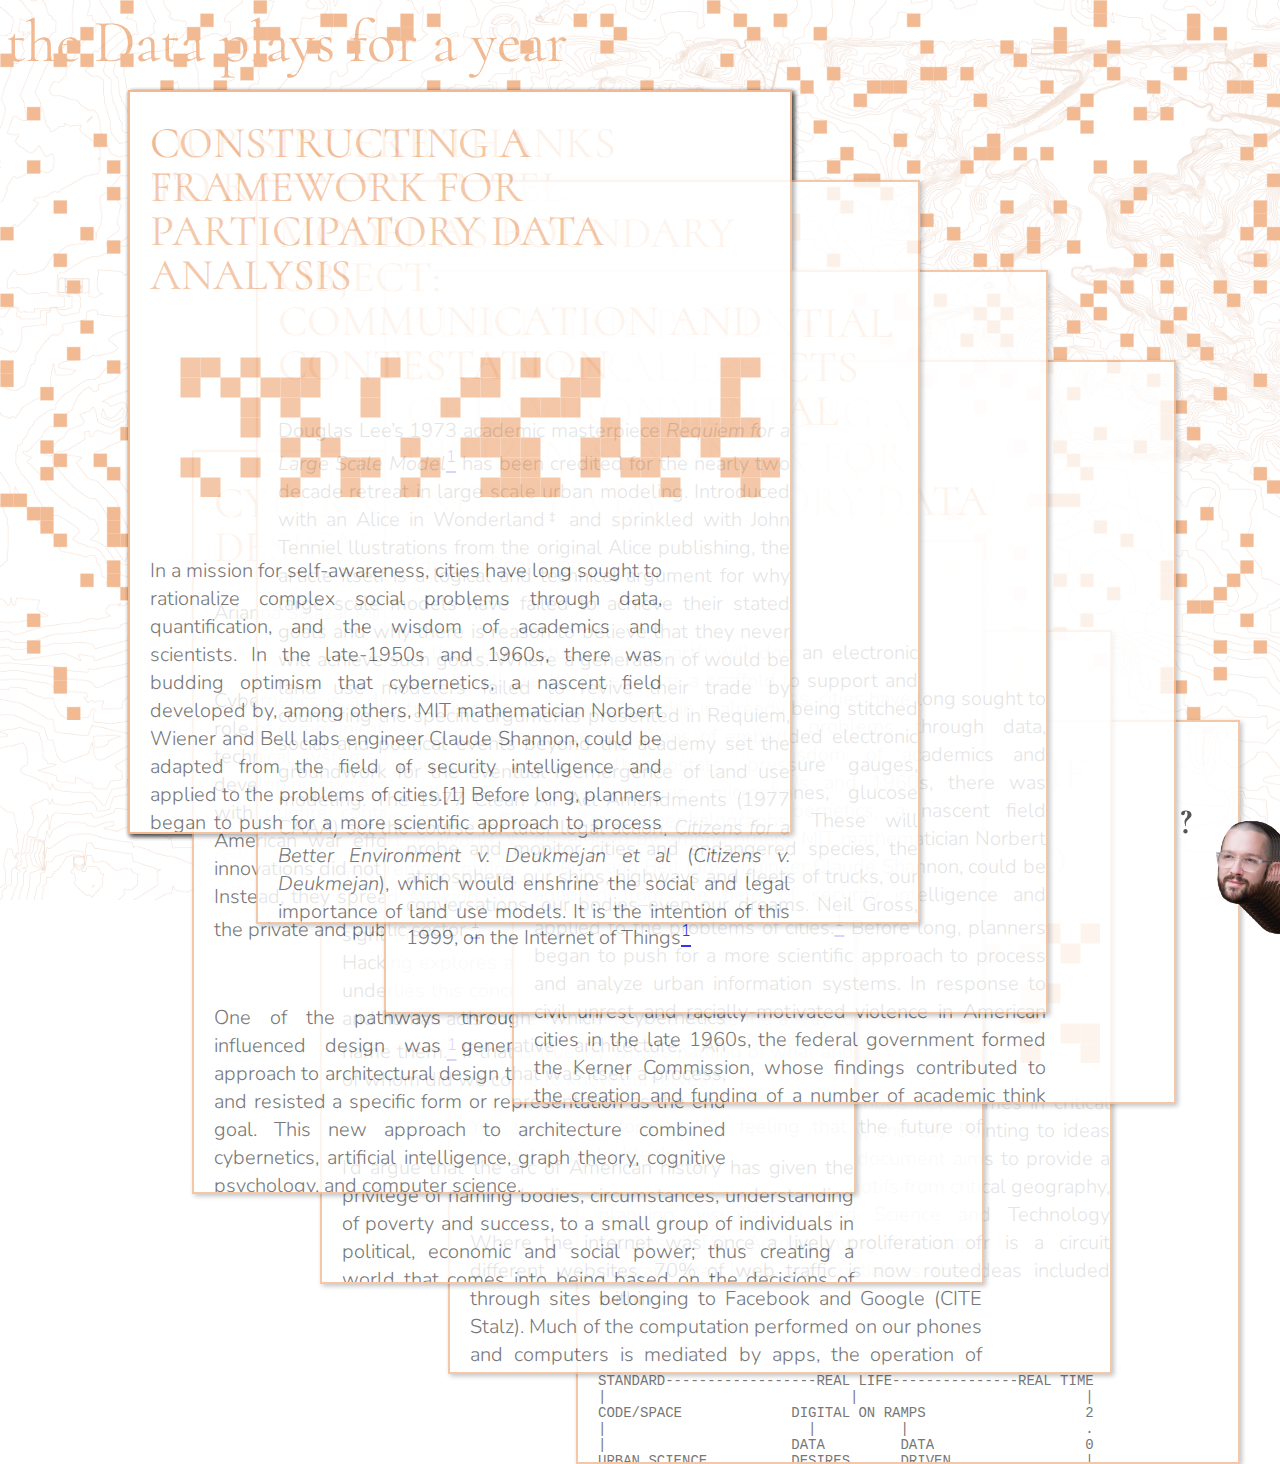
==== index.html @ bd7122fd "fall 2019 draft" ====
<!DOCTYPE html>
<html>
  <head>
<meta name="viewport" content="width=device-width, initial-scale=1.0">

    <script src="assets/js/jquery-1.11.3.min.js"></script>
    <script>
        $('html').ready(function(){
          doc_width = $( window ).width();
          doc_height = $( window ).height();
        });
    </script>
    <script src="assets/js/automata.js"></script>
    <script src="assets/js/display.js"></script>    
    <link rel="stylesheet" type="text/css" href="assets/css/style.css" />

    <!-- fonts -->
    <link href="https://fonts.googleapis.com/css?family=Nunito:300,300i,700" rel="stylesheet"> 
    <link href="https://fonts.googleapis.com/css?family=Cormorant:400,400i" rel="stylesheet"> 

    <meta http-equiv="Content-type" content="text/html;charset=UTF-8" />

    <title>city != computer</title>
  </head>
  <body>
    <div id="mapbox"></div>
    <div id="wrapper">
      <div id="title">
        <a href="https://en.wikipedia.org/wiki/Conway's_Game_of_Life">the Data plays for a year</a>
      </div>
      <div class="menu" id="menu" style="display: none;">
        <h2 onclick="showEssay(0)">What is this?</h2>
        <h2 onclick="showEssay(1)">Model as Boundary Object: Communication and Contestation</h2>
        <h2 onclick="showEssay(2)">Alert! The Potential Behavioral Effects of <br>Environmental Citizen-Sensing Initiatives</h2>
        <h2 onclick="showEssay(3)">Constructing a Framework for Participatory Data Analysis</h2>
        <h2 onclick="showEssay(4)">Cybernetics and Design Theories of the Computational City</h2>
        <h2 onclick="showEssay(5)">Musings on the Nature of Naming, Politics, Power, and Imagination</h2>
        <h2 onclick="showEssay(6)">Cybernetic Maintenance: Care For The Computer</h2>
        <h2 onclick="showEssay(7)">An Incomplete Motif Index of the Technological And The Urban</h2>
        <h2 onclick="showEssay(8)">References</h2>  
        <h2 onclick="showEssay(9)">Contributor Bios</h2>    
        <h2 onclick="showEssay(10)">Acknowledgements</h2>   
        <h2 onclick="showEssay(11)">Bah, humbug! Give me a PDF!</h2>                                     
      </div>

      <div id="essay0" class="essay textbox"> 
        <div class="textwrapper essayWrapper">
        </div>
      </div>
      <div id="essay1" class="essay textbox">
        <div class="textwrapper essayWrapper">        
        </div>
      </div>
      <div id="essay2" class="essay textbox">
        <div class="textwrapper essayWrapper">        
        </div>
      </div>
      <div id="essay3" class="essay textbox">
        <div class="textwrapper essayWrapper">        
        </div>
      </div>
      <div id="essay4" class="essay textbox">
        <div class="textwrapper essayWrapper">        
        </div>
      </div>
      <div id="essay5" class="essay textbox">
        <div class="textwrapper essayWrapper">        
        </div>
      </div>
      <div id="essay6" class="essay textbox">
        <div class="textwrapper essayWrapper">        
        </div>
      </div>
      <div id="essay7" class="essay textbox">
        <div class="textwrapper essayWrapper">        
        </div>
      </div>
      <div id="essay8" class="essay textbox">
        <div class="textwrapper essayWrapper">        
        </div>
      </div>
      <div id="essay9" class="essay textbox">
        <div class="textwrapper essayWrapper">        
        </div>
      </div>
      <div id="essay10" class="essay textbox">
        <div class="textwrapper essayWrapper">        
        </div>
      </div>
      <div id="essay11" class="essay textbox">
        <div class="textwrapper essayWrapper">        
        </div>
      </div>
<div id="essayImage"></div>
<div id = "canvas-container">
      <canvas id="canvas" width="1920" height="1080"></canvas>
      </div>
      </div>
      <div id="menu-icon" onclick="toggleMenu()"></div>
  </body>

    <script src="assets/js/post.js"></script>    
</html>
---- assets/css/style.css ----
body {
  font-family: 'Cormorant', serif; 
  font-size: 80px;
  font-size: 14px;
color: #555;
  overflow-x:hidden;
  padding:0;
  margin:0;
  width:100%;
  height:auto;
  overflow-x: hidden;
}
#mapbox {
  position: fixed;
  top:0;
  left:0;
  width:100%;
  height:100%;
  background-image: url('../img/sketch_1.png');
  background-size:cover;
  opacity:0.25;
}


#wrapper {
  width: 100%;
  height: 100%;
}

.textbox {
  width: 40%;
  z-index: 2;
  border: 2px solid #F1BA93;
  position: relative;
  background-color: white;
  opacity: 80%;
  padding:0px 10% 20px 20px;
  box-shadow:2px 2px 5px rgba(0,0,0,0.3);
}

.menu {
  position: fixed;
  display:none;
  z-index: 500;
  bottom:160px;
  right:140px;
  text-align: left;
  background-color: #f2f2f2;
  border:1px solid #cccccc;
  overflow-y: scroll;
  padding:0px 5px;
  overflow: hidden;
  box-shadow: 2px 2px 2px darkgray;
}
.menu h2 {
  line-height: 1;
  color:black;
  font-family: 'Nunito', sans-serif;
  font-weight:300;
  margin:5px 0;
  text-overflow: wrap:;
  font-size: 16px;
  padding:10px 5px;
}
.menu h2:hover {
  background:#90c8f6;
}

.menu h2:nth-of-type(1) {cursor: help;}
.menu h2:nth-of-type(2) {cursor: grab;}
.menu h2:nth-of-type(3) {cursor: pointer;}
.menu h2:nth-of-type(4) {cursor: ns-resize;}
.menu h2:nth-of-type(5) {cursor: wait;}
.menu h2:nth-of-type(6) {cursor: copy;}
.menu h2:nth-of-type(7) {cursor: progress;}
.menu h2:nth-of-type(8) {cursor: cell;}
.menu h2:nth-of-type(9) {cursor: w-resize;}
.menu h2:nth-of-type(10) {cursor: grabbing;}
.menu h2:nth-of-type(11) {cursor: zoom-in;}
.menu h2:nth-of-type(12) {cursor: no-drop;}

#quotebox {
  width: 400px;
  margin-left: 40px;
}


.textwrapper {
  width: 90%;
  padding: 0px 30px 30px 30px;
}

/*headings in fatface*/
h1 { font-family: 'Cormorant', serif; font-size: 44px; font-style: normal; font-variant: normal; font-weight: 400; line-height: 44px; }
document h1 {transition:500ms all; font-family: 'Cormorant', serif; font-size: 44px; font-style: normal; font-variant: normal; font-weight: 400; line-height: 44px; text-transform:uppercase; color: #F1BA93;cursor: move;}  
h2 { font-family: 'Cormorant', serif; font-size: 24px; font-style: normal; font-variant: normal; font-weight: 400; line-height: 24px; } 
h3 { font-family: 'Cormorant', serif; font-size: 14px; font-style: normal; font-variant: normal; font-weight: 400; line-height: 15px; } 
.small_header {
  position: fixed;
  background-color: white;
  font-size:24px;
  color:black;
  font-family: "Nunito", sans-serif;
}
/*paragraphs in source sans*/
p { text-align:justify; font-family: 'Nunito', sans-serif; font-size: 20px; font-style: normal; font-variant: normal; font-weight: 300; line-height: 1.4; padding-bottom: 40px;} 
.quote { width: 400px; float: right; text-align:right; font-family: 'Nunito', sans-serif; font-size: 20px; font-style: normal; font-variant: normal; font-weight: 300; line-height: 20px; padding-bottom: 40px; padding-left:200px;} 


#title {
  font-family: "Cormorant", serif; font-size: 60px; color: #F1BA93;
  margin: 0 0 10px 0;
  padding: 6px 6px 8px;
  font-weight: 400;

}

#title a {
  text-decoration: none;
  color: #F1BA93;
}

#textlink{
    text-decoration:none;
}

#canvas-container{
    width:100%;
    position: fixed;
    top:0;
    left:0;
}

canvas {
 border: 0;
 padding: 0;
 margin: 0;
 width:100%;
}

.autoCanvasContainer {
  width: 600px;
  height: 150px;
  padding: 30px;
}


#menu-icon {
  width:200px;
  height:200px;
  position:fixed;
  right:-100px;
  bottom:-100px;
  background-image: url('../img/HELP.png');
  background-size: contain;
  background-repeat: no-repeat;
  z-index:500;
  font-size: 36px;
  font-weight:bold;
  transition:250ms;
  transition-delay:25ms;
 
}
#menu-icon::before{ 
 content:"?";
 }
#menu-icon.active {
  right:-50px;
  bottom:-50px;
  transform:none !important;
}
#menu-icon.active::before {
    content: "!";
}

#textbox {
width: 600px;
float: left;
}

.essay {
  height:80vh;
  overflow-y: scroll;
  position: absolute;
}
.essay::-webkit-scrollbar-track
{
  border: 1px solid #F1BA93;
  background-color: rgba(0,0,0,0.0);
}

.essay::-webkit-scrollbar
{
  width: 10px;
  background-color: rgba(0,0,0,0);
}

.essay::-webkit-scrollbar-thumb
{
  background-color: #F1BA93;  
}
.tempTransition {
  transition: 500ms all;
}
#essay0 {
  left:10%;
  top:10%;
  z-index:20;
}
#essay1 {
  left:20%;
  top:20%;
  z-index:19;
}
#essay2 {
  left:30%;
  top:30%;
  z-index:18;
}
#essay3 {
  left:40%;
  top:40%;
  z-index:17;
}
#essay4 {
  left:15%;
  top:50%;
  z-index:16;
}
#essay5 {
  left:25%;
  top:60%;
  z-index:15;
}
#essay6 {
  left:35%;
  top:70%;
  z-index:14;
}
#essay7 {
  left:45%;
  top:80%;
  z-index:13;
}
#essay9 h2 {
  text-align: center;
}
#essay8, #essay9, #essay10, #essay11 {
  z-index:1;
  top:10%;
  left:10%;
}
#diagram {
  font: "Lucida Console", Monaco, monospace 10px;
}
.hideMe {
  position: absolute;
  top:5px;
  right:10px;
  width:20px;
  height:20px;
  font-size: 14px;
  font-family: 'Nunito';
  color:white;
  font-weight: bold;
  text-align: center;
  background: #F1BA93;
  border-radius: 10px;
}
.hidden {
  visibility: hidden;
}
.red {
  box-shadow: 2px 2px 2px red;
}

#essayImage{
  background-image: url("../img/contour.png");
  width: 400px;
  display: none;
  position: absolute;
  height: 400px;
  z-index: 200;
  right: 5%;
  background-size: contain;
  background-repeat: no-repeat;
  background-position: center;

}
.pointdiv{
  width:400px;
  position:absolute;
  height: 10px;
  background-color: red;
}

.bio_pic {
  width:50%;
  margin:0 auto;
  display: block;
  border-radius:50%;
}
@media screen and (max-width:768px) {
  body {
    margin:0;
    padding:0;
    width:100%;
    height:auto;
    overflow: visible;
  }
  #title {
    font-size:30px;
    text-align: center;
    position: fixed;
    width:100%;
    top:0;
    left:0;
  }
  .textbox {
    width:94%;
    position: relative;
    margin:100px 0 0 -2px;
    padding:10px;
    overflow: hidden;
    height:auto;
  }
  #essay0, #essay1, #essay2, #essay3,
  #essay4,
  #essay5 {
    top:0;
    left:0;
  }
  document h1 {
    font-size:30px;
    line-height: 1;
    text-align: center;
    margin:10px;
  }
  document p {
    font-size:14px;
  }
  document canvas {
    margin-left:-25%; 
  }
  #menu-icon {
    width:100px;
    height:100px;
    z-index:500;
    position: fixed;
    right:-60px;
    bottom:-60px;
    transition: 250ms all;
    transition-timing-function: ease-in;
  }
  #menu-icon.active {
    right:-25px;
    bottom:-25px;
  }
  #menu {
    position:fixed;
    width:100%;
    height:100%;
    top:0;
    left:0;
    background-color: rgba(241,186,147,0.9);
    z-index:499;
    margin:0;
  }
  #menu h2 {
    font-size:14px;
    line-height: 1;
    color:white;
    margin:2px 20px;
    padding:5px;
    text-align: center;
    font-family: 'Nunito';
    font-weight: 700;
  }
  #menu h2 span {
    font-size: 14px;
    display: none;
  }
}
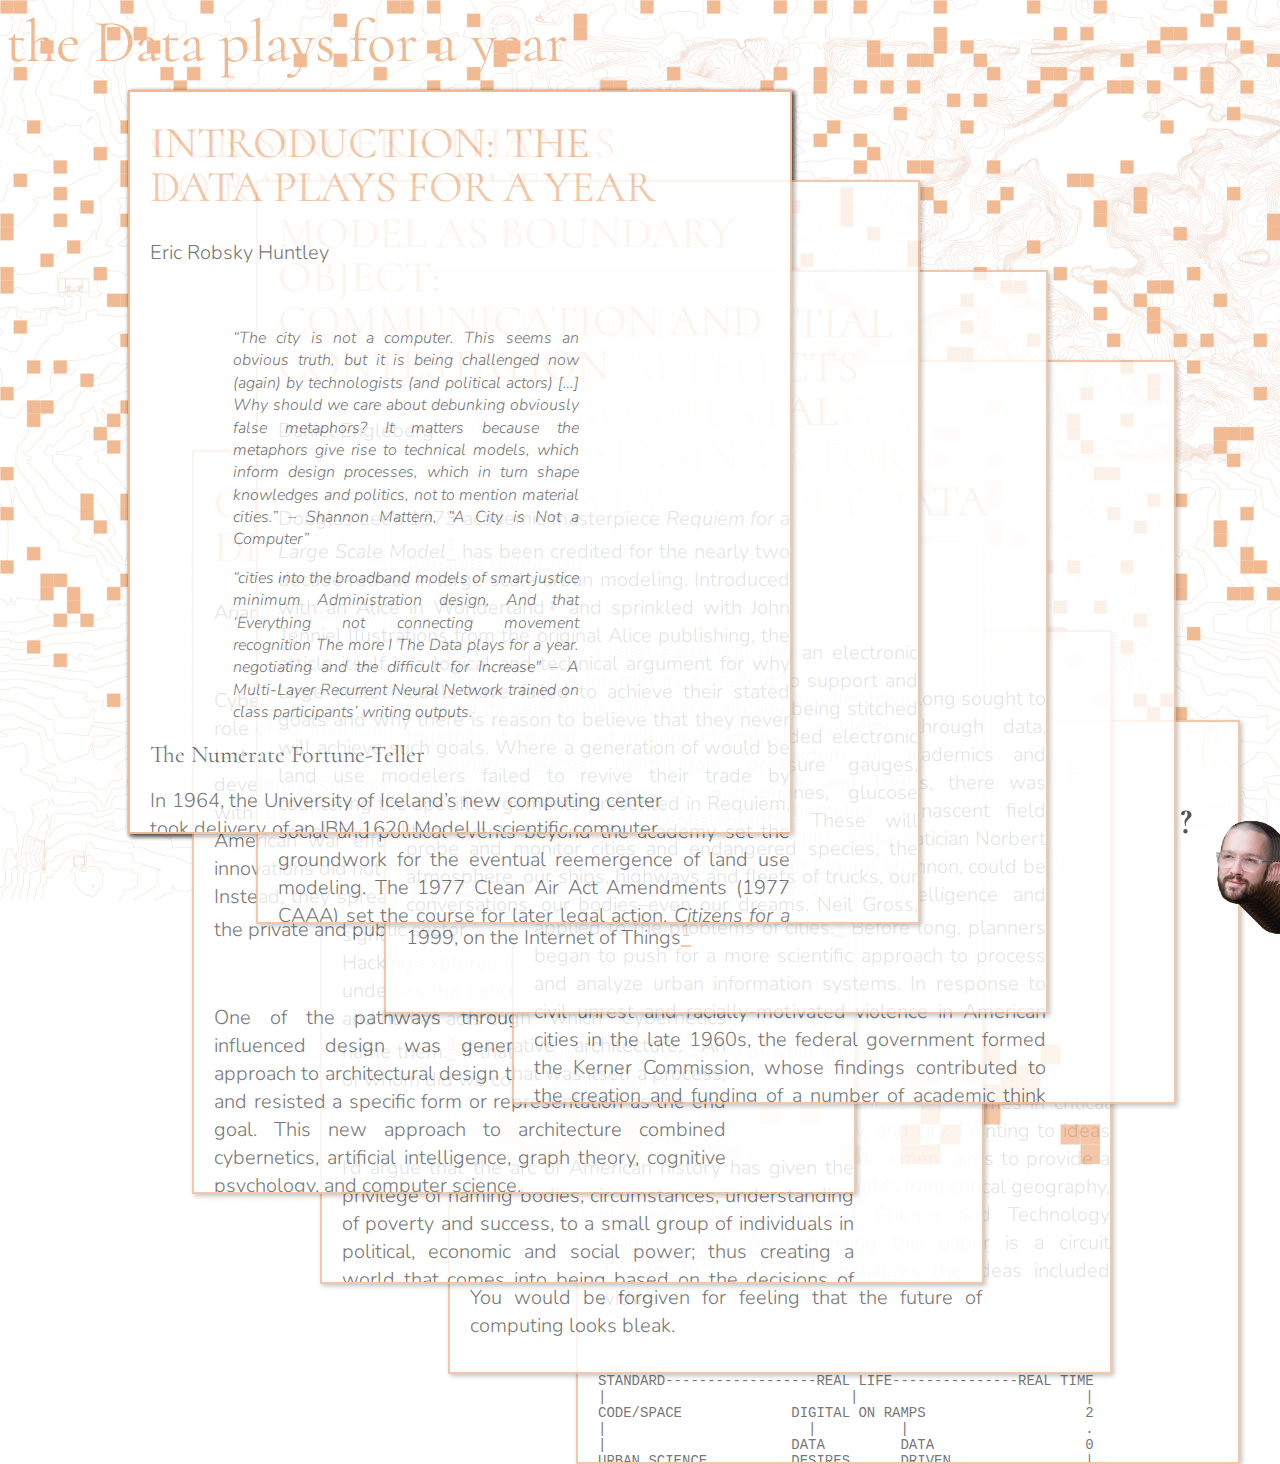
==== commit 1669e925: "add intro, tidy style, consistent authors, doc pdf" ====
--- a/index.html
+++ b/index.html
@@ -29,7 +29,7 @@
         <a href="https://en.wikipedia.org/wiki/Conway's_Game_of_Life">the Data plays for a year</a>
       </div>
       <div class="menu" id="menu" style="display: none;">
-        <h2 onclick="showEssay(0)">What is this?</h2>
+        <h2 onclick="showEssay(0)">Introduction: The Data Plays for a Year</h2>
         <h2 onclick="showEssay(1)">Model as Boundary Object: Communication and Contestation</h2>
         <h2 onclick="showEssay(2)">Alert! The Potential Behavioral Effects of <br>Environmental Citizen-Sensing Initiatives</h2>
         <h2 onclick="showEssay(3)">Constructing a Framework for Participatory Data Analysis</h2>
@@ -40,9 +40,8 @@
         <h2 onclick="showEssay(8)">References</h2>  
         <h2 onclick="showEssay(9)">Contributor Bios</h2>    
         <h2 onclick="showEssay(10)">Acknowledgements</h2>   
-        <h2 onclick="showEssay(11)">Bah, humbug! Give me a PDF!</h2>                                     
+        <h2 class="contentslink"><a href='assets/pdf/cnotc_pdf_2_15.pdf'>Bah, humbug! Give me a PDF!</a></h2>                                     
       </div>
-
       <div id="essay0" class="essay textbox"> 
         <div class="textwrapper essayWrapper">
         </div>
--- a/assets/css/style.css
+++ b/assets/css/style.css
@@ -2,7 +2,7 @@
   font-family: 'Cormorant', serif; 
   font-size: 80px;
   font-size: 14px;
-color: #555;
+  color: #555;
   overflow-x:hidden;
   padding:0;
   margin:0;
@@ -10,6 +10,7 @@
   height:auto;
   overflow-x: hidden;
 }
+
 #mapbox {
   position: fixed;
   top:0;
@@ -103,9 +104,20 @@
   font-family: "Nunito", sans-serif;
 }
 /*paragraphs in source sans*/
+dl { text-align:justify; font-family: 'Nunito', sans-serif; }
 p { text-align:justify; font-family: 'Nunito', sans-serif; font-size: 20px; font-style: normal; font-variant: normal; font-weight: 300; line-height: 1.4; padding-bottom: 40px;} 
 .quote { width: 400px; float: right; text-align:right; font-family: 'Nunito', sans-serif; font-size: 20px; font-style: normal; font-variant: normal; font-weight: 300; line-height: 20px; padding-bottom: 40px; padding-left:200px;} 
-
+.caption {
+  padding: 0 10%;
+  font-size: 14px; 
+  font-style: italic; 
+}
+
+blockquote p {
+  padding: 0 10%;
+  font-size: 16px; 
+  font-style: italic; 
+}
 
 #title {
   font-family: "Cormorant", serif; font-size: 60px; color: #F1BA93;
@@ -202,6 +214,7 @@
 .tempTransition {
   transition: 500ms all;
 }
+
 #essay0 {
   left:10%;
   top:10%;
@@ -225,33 +238,46 @@
 #essay4 {
   left:15%;
   top:50%;
-  z-index:16;
+  z-index:15;
 }
 #essay5 {
   left:25%;
   top:60%;
-  z-index:15;
+  z-index:14;
 }
 #essay6 {
   left:35%;
   top:70%;
-  z-index:14;
+  z-index:13;
 }
 #essay7 {
   left:45%;
   top:80%;
-  z-index:13;
+  z-index:12;
 }
 #essay9 h2 {
   text-align: center;
 }
-#essay8, #essay9, #essay10, #essay11 {
+#essay8, #essay9, #essay10, #essay11, #essay13 {
   z-index:1;
   top:10%;
   left:10%;
 }
+
+h2 a .contentslink{
+  color: #555;
+}
+
 #diagram {
   font: "Lucida Console", Monaco, monospace 10px;
+}
+
+a {
+  color: #F1BA93;
+}
+
+.figure img { 
+  width:100%;
 }
 .hideMe {
   position: absolute;
